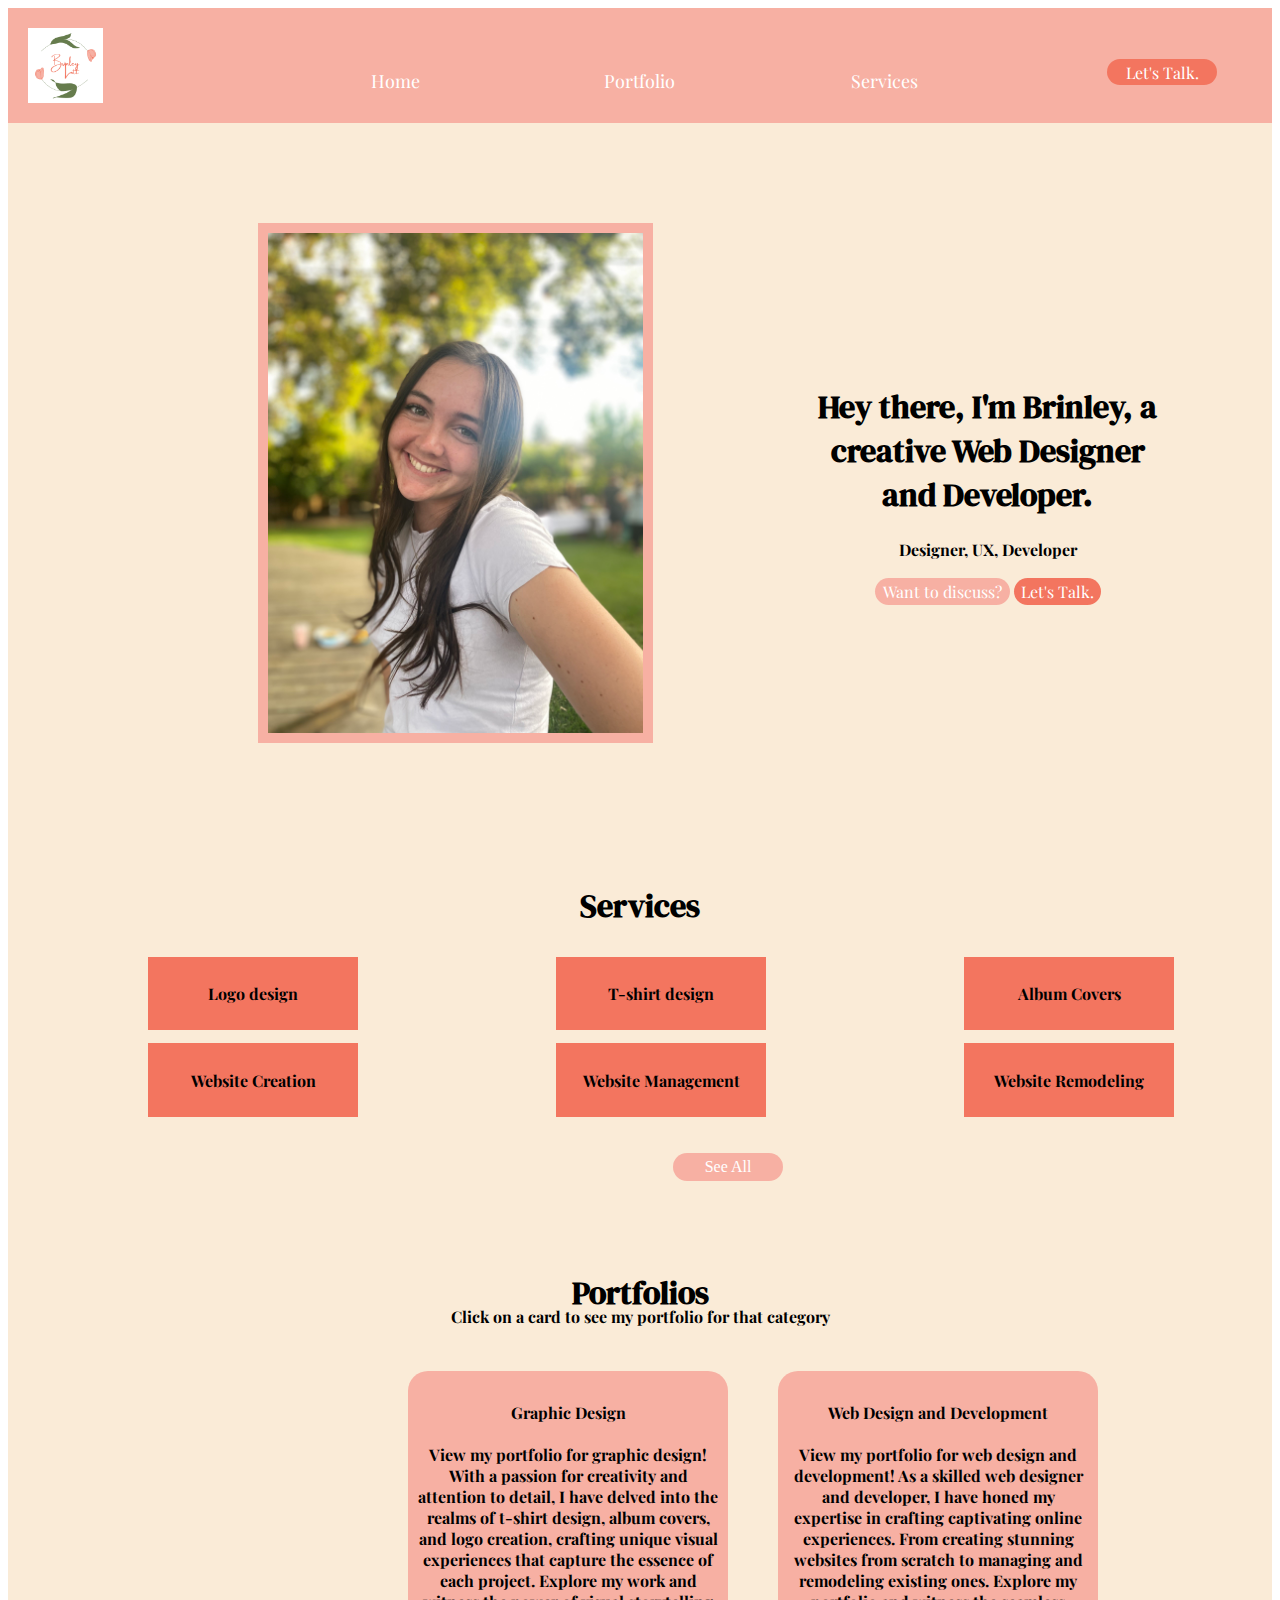
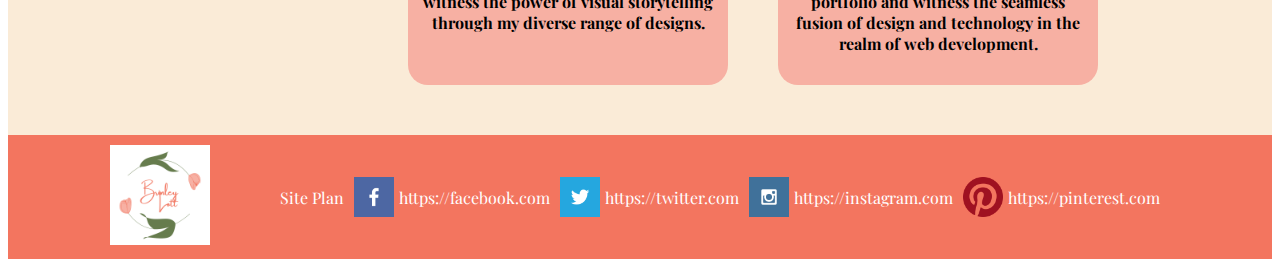
==== portfolio/index.html @ 5d6cc986 "fixing issued" ====
<!DOCTYPE html>
<html lang="en">
<head>
    <meta charset="UTF-8">
    <meta http-equiv="X-UA-Compatible" content="IE=edge">
    <meta name="viewport" content="width=device-width, initial-scale=1.0">
    <link rel="preconnect" href="https://fonts.googleapis.com">
    <link rel="preconnect" href="https://fonts.gstatic.com" crossorigin>
    <link href="https://fonts.googleapis.com/css2?family=DM+Serif+Display&family=Playfair+Display&display=swap" rel="stylesheet">
    <link rel="stylesheet" href="styles/portfolioStyle.css">
    <title>Home Page</title>
</head>
<body>
    <header class="p-nav">
         <nav>
            <img class="logo" src="images/personal_site_logo.png" alt="logo">
            <a class="nav_link" href="https://brinleylott.github.io/wdd130/portfolio/index.html">Home</a>
            <a class="nav_link" href="https://brinleylott.github.io/wdd130/portfolio/portfolio-page.html">Portfolio</a>
            <a class="nav_link" href="https://brinleylott.github.io/wdd130/portfolio/services-page.html">Services</a>
            <a class="lets_talk" href="contactus.html">Let's Talk.</a>
         </nav>
    </header>
    <div id="introduction">
        <img class="intro-img" src="images/IMG_7886.jpg" alt="picture-of-me">
        <section class="introduction-content">
            <h1 class="title">Hey there, I'm Brinley, a creative Web Designer and Developer.</h1>
            <h4 class="small-words">Designer, UX, Developer</h4>
            <a class="discuss" href="#">Want to discuss?</a>
            <a class="lets_talk2" href="contactus.html">Let's Talk.</a>
        </section>
    </div>

    <div id="services-home">
        <h1>Services</h1>
        <div class="service">
            <h4>Logo design</h4>
        </div>
        <div class="service">
            <h4>T-shirt design</h4>
        </div>
        <div class="service">
            <h4>Album Covers</h4>
        </div>
        <div class="service">
            <h4>Website Creation</h4>
        </div>
        <div class="service">
            <h4>Website Management</h4>
        </div>
        <div class="service">
            <h4>Website Remodeling</h4>
        </div>
        <a class="see-all" href="#">See All</a>
    </div>

    <div id="portfolios-home">
        <h1 class="p-title">Portfolios</h1>
        <h4 class="p-caption">Click on a card to see my portfolio for that category</h4>
        <div class="portfolio-card-gd">
            <h4 class="card-title">Graphic Design</h4>
            <h4 class="card-msg">View my portfolio for graphic design! With a passion for creativity and attention to detail, I have delved into the realms of t-shirt design, album covers, and logo creation, crafting unique visual experiences that capture the essence of each project. Explore my work and witness the power of visual storytelling through my diverse range of designs.</h4>
        </div>
        <div class="portfolio-card-wdd">
            <h4 class="card-title">Web Design and Development</h4>
            <h4 class="card-msg">View my portfolio for web design and development! As a skilled web designer and developer, I have honed my expertise in crafting captivating online experiences. From creating stunning websites from scratch to managing and remodeling existing ones. Explore my portfolio and witness the seamless fusion of design and technology in the realm of web development.</h4>
        </div>
    </div>
    <footer>
        <a id="logo_link" href="index.html">
            <img class="logo-footer" src="images/personal_site_logo.png" alt="logo">
         </a>
         <div class="social">
            <a class="social" href="https://brinleylott.github.io/wdd130/portfolio/site-plan.html#">Site Plan</a>
            <a class="facebook" href=https://facebook.com target="_blank">
                <img id="face-logo" class="social-icon" src="images/facebook.png" alt="fb icon">
                <p class="face-text">https://facebook.com </p>
            </a>
            <a class="facebook" href="https://twitter.com" target="_blank">
                <img class="social-icon" src="images/twitter.png" alt="twitter icon">
                <p class="twit-text">https://twitter.com</p>
            </a>
            <a class="instagram" href="https://instagram.com" target="_blank">
                <img class="social-icon" src="images/instagram.png" alt="instagram icon">
                <p class="insta-text">https://instagram.com</p> 
            </a>
            <a class="instagram" href="https://pinterest.com" target="_blank">
                <img class="social-icon" src="images/pinterest.png" alt="pinterest icon">
                <p class="pin-text">https://pinterest.com</p>
            </a>
        </div>
    </footer>
</body>
</html>
---- portfolio/styles/portfolioStyle.css ----
h1 {
  font-family: 'DM Serif Display', serif;
}
h4 {
  font-family: 'Playfair Display', serif;
}
p {
  font-family: 'Playfair Display', serif;
}

nav {
    display: grid;
    background-color: #F7B0A3;
    padding: 20px;
    top: 0;
    max-width: 100%;
    grid-template-columns: 20% 20% 20% 20% 20%;
    grid-template-rows: 100%;
    align-content: center;
    font-family: 'Playfair Display', serif;
}
.logo {
    max-width: 100%;
    height: 75px;
}
.nav_link {
    text-align: center;
    align-content: center;
    margin-top: 30px;
    color: white;
    text-decoration: none;
    font-size: 18px;
}
.lets_talk {
  padding: 3px 5px 3px 5px;
  background-color: #F3755F;
  color: white;
  text-decoration: none;
  border-radius: 20px;
  text-align: center;
  max-height: 20px;
  max-width: 100px;
  margin-top: 31px;
  margin-left: 100px;
  font-family: 'Playfair Display', serif;
}
.lets_talk2 {
  padding: 3px 7px 3px 7px;
  background-color: #F3755F;
  color: white;
  text-decoration: none;
  border-radius: 20px;
  text-align: center;
  font-family: 'Playfair Display', serif;
}
#introduction {
    display: flex;
    justify-content: space-between; /* Align items horizontally with space between */
    align-items: center; /* Center items vertically */
    background-color: antiquewhite;
    padding: 100px;
    max-width: 100%;
  }

  .introduction-content {
    flex: 1;
    text-align: center;
  }
.discuss {
    border-radius: 20px;
    background-color: #F7B0A3;
    border-color: #F7B0A3;
    color: white;
    text-decoration: none;
    padding: 3px 8px 3px 8px;
    font-family: 'Playfair Display', serif;
}
  
  .intro-img {
    max-width: auto;
    max-height: 500px;
    margin-right: 150px;
    margin-left: 150px;
    padding: 10px 10px 10px 10px;
    background-color: #F7B0A3;
  }
  
  #services-home {
    text-align: center; /* Center the text within the container */
    display: grid;
    grid-template-columns: 1fr 1fr 1fr;
    grid-template-rows: 1fr 1fr 1fr 1fr;
    align-items: center;
    align-content: center;
    background-color: antiquewhite;
    padding: 20px;
  }
  .service {
    padding: 5px 5px 5px 5px;
    width: 200px;
    background-color: #F3755F;
    align-items: center;
    align-content: center;
    margin-left: 120px;
    row-gap: 10px;
    }
h1 {
    grid-column: 1/4;
    grid-row: 1/2;
}
.see-all {
    grid-column: 1/4;
    grid-row: 4/5;
    padding: 5px 5px 5px 5px;
    width: 100px;
    margin-left: 645px;
    border-radius: 20px;
    background-color: #F7B0A3;
    border-color: #F7B0A3;
    color: white;
    text-decoration: none;
}
  
#portfolios-home {
    display: grid;
    grid-template-columns: 1fr 1fr;
    grid-template-rows: 30px 30px 1fr;
    text-align: center; /* Center the text within the container */
    background-color: antiquewhite;
    padding: 50px;
  }

.p-title {
    grid-column: 1/3;
    grid-row: 1/2;
    margin-top: -10px;
}
.p-caption {
    grid-column: 1/3;
    grid-row: 2/3;
    margin-top: -5px;
}
.portfolio-card-gd {
    width: 300px;
    padding: 10px 10px 10px 10px;
    background-color: #F7B0A3;
    border-radius: 20px;
    grid-column: 1/2;
    grid-row: 3/4;
    margin-top: 30px;
    margin-left: 350px
}
.portfolio-card-wdd {
    width: 300px;
    padding: 10px 10px 10px 10px;
    background-color: #F7B0A3;
    border-radius: 20px;
    grid-column: 2/3;
    grid-row:3/4;
    margin-top: 30px;
    margin-left: 50px;
}
footer {
    display: grid;
    grid-template-columns: auto auto auto; /* Set three columns */
    grid-template-rows: auto; /* Only one row is needed */
    width: 100%;
    background-color: #F3755F;
    justify-content: center; /* Center the content horizontally */
    align-items: center; /* Center the content vertically */
    padding-top: 10px;
    padding-bottom: 10px;
  }
  
  .logo-footer {
    width: 150px;
    height: auto;
    grid-column: 1; /* Display in the first column */
    grid-row: 1; /* Display in the first row */
  }
  
  .social {
    display: flex;
    justify-content: center; /* Center the icons and links horizontally */
    align-items: center; /* Center the icons and links vertically */
    grid-column: 2 / span 2; /* Span the second and third columns */
    grid-row: 1; /* Display in the first row */
  }
  
  .social a {
    display: flex;
    align-items: center;
    color: white;
    text-decoration: none;
    margin-right: 10px; /* Add some right margin for spacing between icons and links */
    font-family: 'Playfair Display', serif;
  }
  
  .social p {
    margin: 0;
    padding-left: 5px;
    font-family: 'Playfair Display', serif;
  }
  
.logo-footer {
    width: 100px;
    height: auto;
    grid-column: 1/2;
    margin-right: 70px;
}
.social-icon {
    width: 40px;
    height: auto;
}
@media (max-width: 768px) {
  /* CSS styles for screens with a maximum width of 768px (typical tablet size) */
  /* Adjust layout, font sizes, and other styles as needed */
}

@media (max-width: 480px) {
  /* CSS styles for screens with a maximum width of 480px (typical mobile phone size) */
  /* Further adjust layout, font sizes, and other styles as needed */
}

/* PORTFOLIO PAGE */

.gd-services {
  display: grid;
  grid-template-columns: 1fr 1fr;
  grid-template-rows: 250px 250px 250px;
  grid-gap: 20px;
  align-content: center;
  align-items: center;
  background-color: antiquewhite;
}
.medium-img {
  width: auto;
  height: 200px;
  margin-top: 50px;
  padding: 10px 10px 10px 10px;
  background-color: #F7B0A3;
  margin-left: 400px;
  
}
#album-img {
  grid-column: 1/2;
  grid-row: 1/2;
}
#fairy-img {
  grid-column: 1/2;
  grid-row: 2/3;
}
#poster-img {
  grid-column: 1/2;
  grid-row: 3/4;
  padding-left: 43px;
  padding-right: 43px;
}
.gd-porfolio-p {
  color: black;
  grid-column: 2/3;
  grid-row: span 1; /* Updated */
  width: 400px;
}

.wdd-services {
  display: grid;
  grid-template-columns: 1fr 1fr;
  grid-template-rows: 300px 300px;
  align-content: center;
  align-items: center;
  background-color: antiquewhite;
}
.p-title {
  text-align: center;
  grid-column: 1/4;
  grid-row: 1/2
}
.p-subtitle {
  text-align: center;
  grid-column: 1/4;
  grid-row: 1/2;
  margin-top: 100px;
  
}
.websites-1 {
  grid-column: 1/2;
  grid-row: 2/3;
  background-color: #F7B0A3;
  border-color:#F7B0A3;
  margin-left: 440px;
  margin-bottom: 100px;
  color: white;
  text-align: center;
  text-decoration: none;
  padding: 100px 10px 100px 10px;
  border-radius: 15px;
  font-family: 'Playfair Display', serif;
}
.websites-2 {
  grid-column: 2/3;
  grid-row: 2/3;
  background-color: #F7B0A3;
  border-color:#F7B0A3;
  margin-left: 40px;
  color: white;
  text-align: center;
  text-decoration: none;
  padding: 100px 5px 100px 5px;
  border-radius: 15px;
  margin-right: 410px;
  margin-bottom: 100px;
  font-family: 'Playfair Display', serif;
}
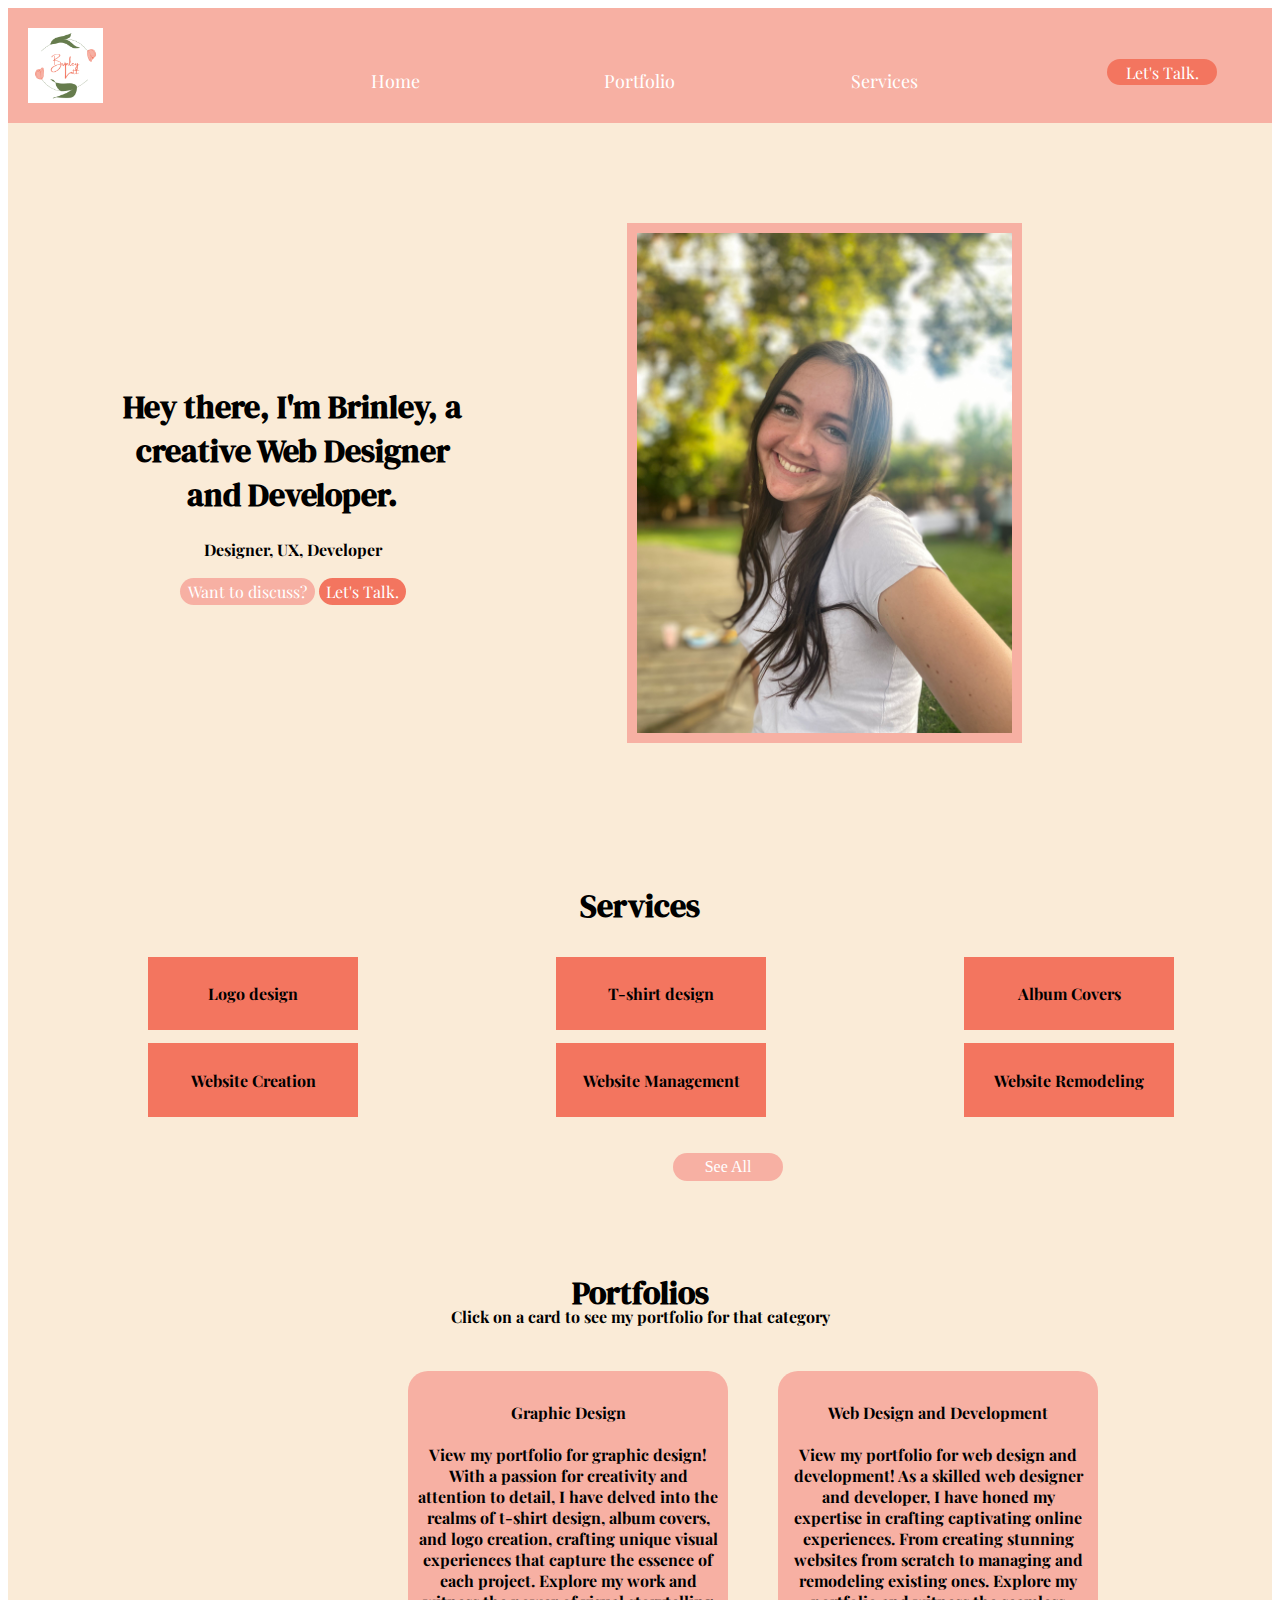
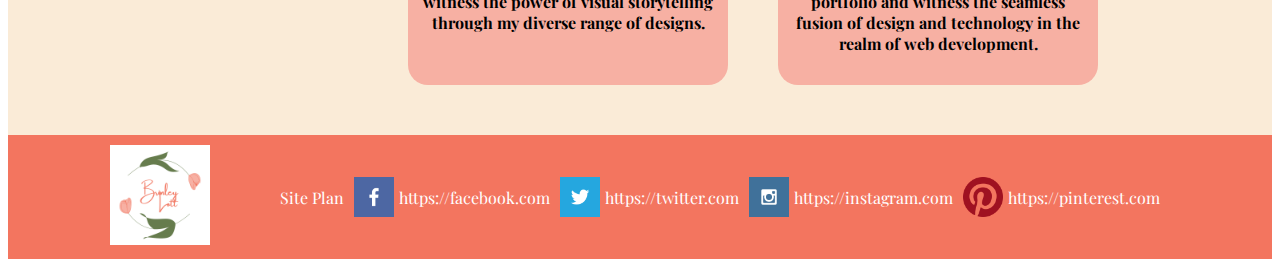
==== commit 79452a5f: "fixing for validation" ====
--- a/portfolio/index.html
+++ b/portfolio/index.html
@@ -21,13 +21,13 @@
          </nav>
     </header>
     <div id="introduction">
-        <img class="intro-img" src="images/IMG_7886.jpg" alt="picture-of-me">
         <section class="introduction-content">
             <h1 class="title">Hey there, I'm Brinley, a creative Web Designer and Developer.</h1>
             <h4 class="small-words">Designer, UX, Developer</h4>
             <a class="discuss" href="#">Want to discuss?</a>
             <a class="lets_talk2" href="contactus.html">Let's Talk.</a>
         </section>
+        <img class="intro-img" src="images/IMG_7886.jpg" alt="picture-of-me">
     </div>
 
     <div id="services-home">
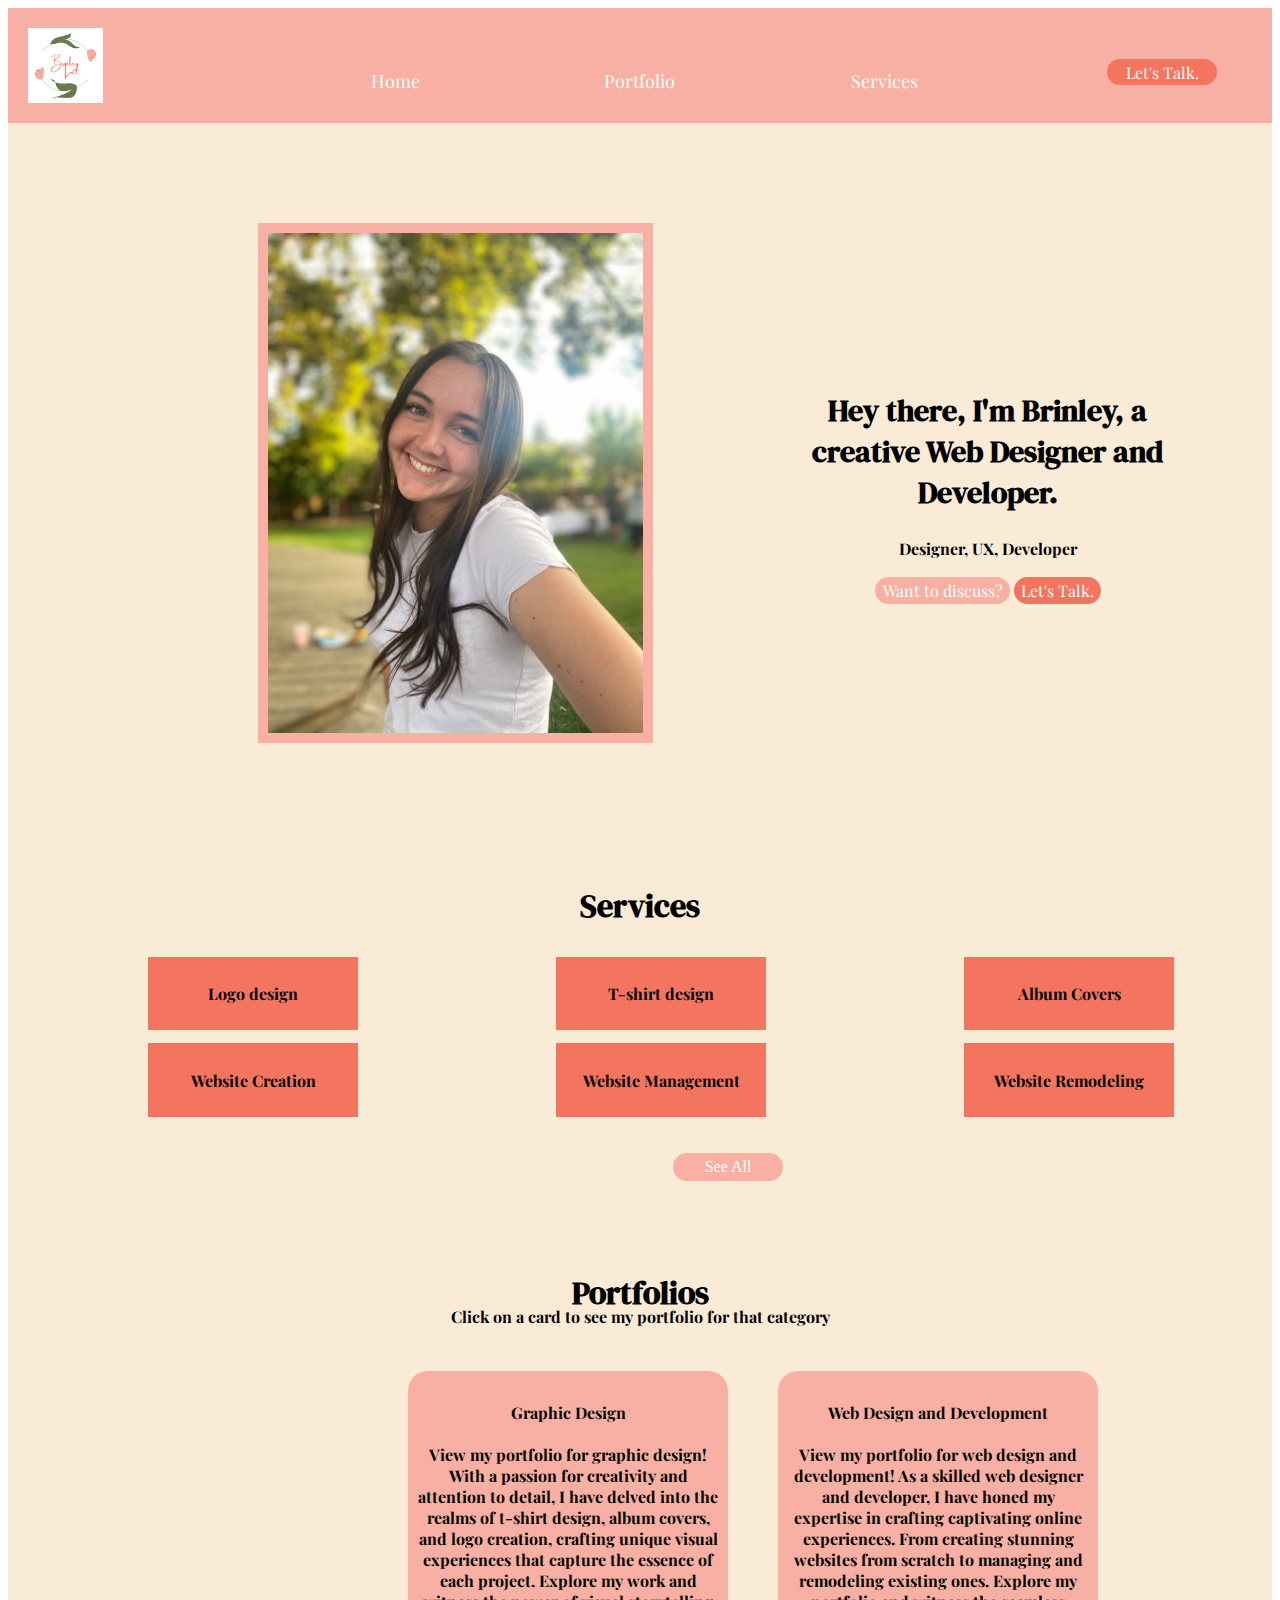
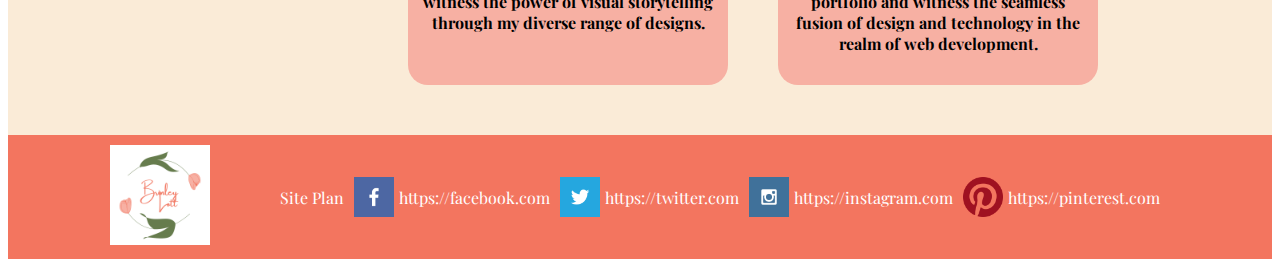
==== commit 4b59f6d3: "continuing to fix" ====
--- a/portfolio/index.html
+++ b/portfolio/index.html
@@ -21,13 +21,13 @@
          </nav>
     </header>
     <div id="introduction">
+        <img class="intro-img" src="images/IMG_7886.jpg" alt="picture-of-me">
         <section class="introduction-content">
-            <h1 class="title">Hey there, I'm Brinley, a creative Web Designer and Developer.</h1>
+            <h2 class="title">Hey there, I'm Brinley, a creative Web Designer and Developer.</h1>
             <h4 class="small-words">Designer, UX, Developer</h4>
             <a class="discuss" href="#">Want to discuss?</a>
             <a class="lets_talk2" href="contactus.html">Let's Talk.</a>
         </section>
-        <img class="intro-img" src="images/IMG_7886.jpg" alt="picture-of-me">
     </div>
 
     <div id="services-home">
--- a/portfolio/styles/portfolioStyle.css
+++ b/portfolio/styles/portfolioStyle.css
@@ -65,6 +65,10 @@
   .introduction-content {
     flex: 1;
     text-align: center;
+  }
+  .title {
+    font-size: 30px;
+    font-family: 'DM Serif Display', serif;
   }
 .discuss {
     border-radius: 20px;
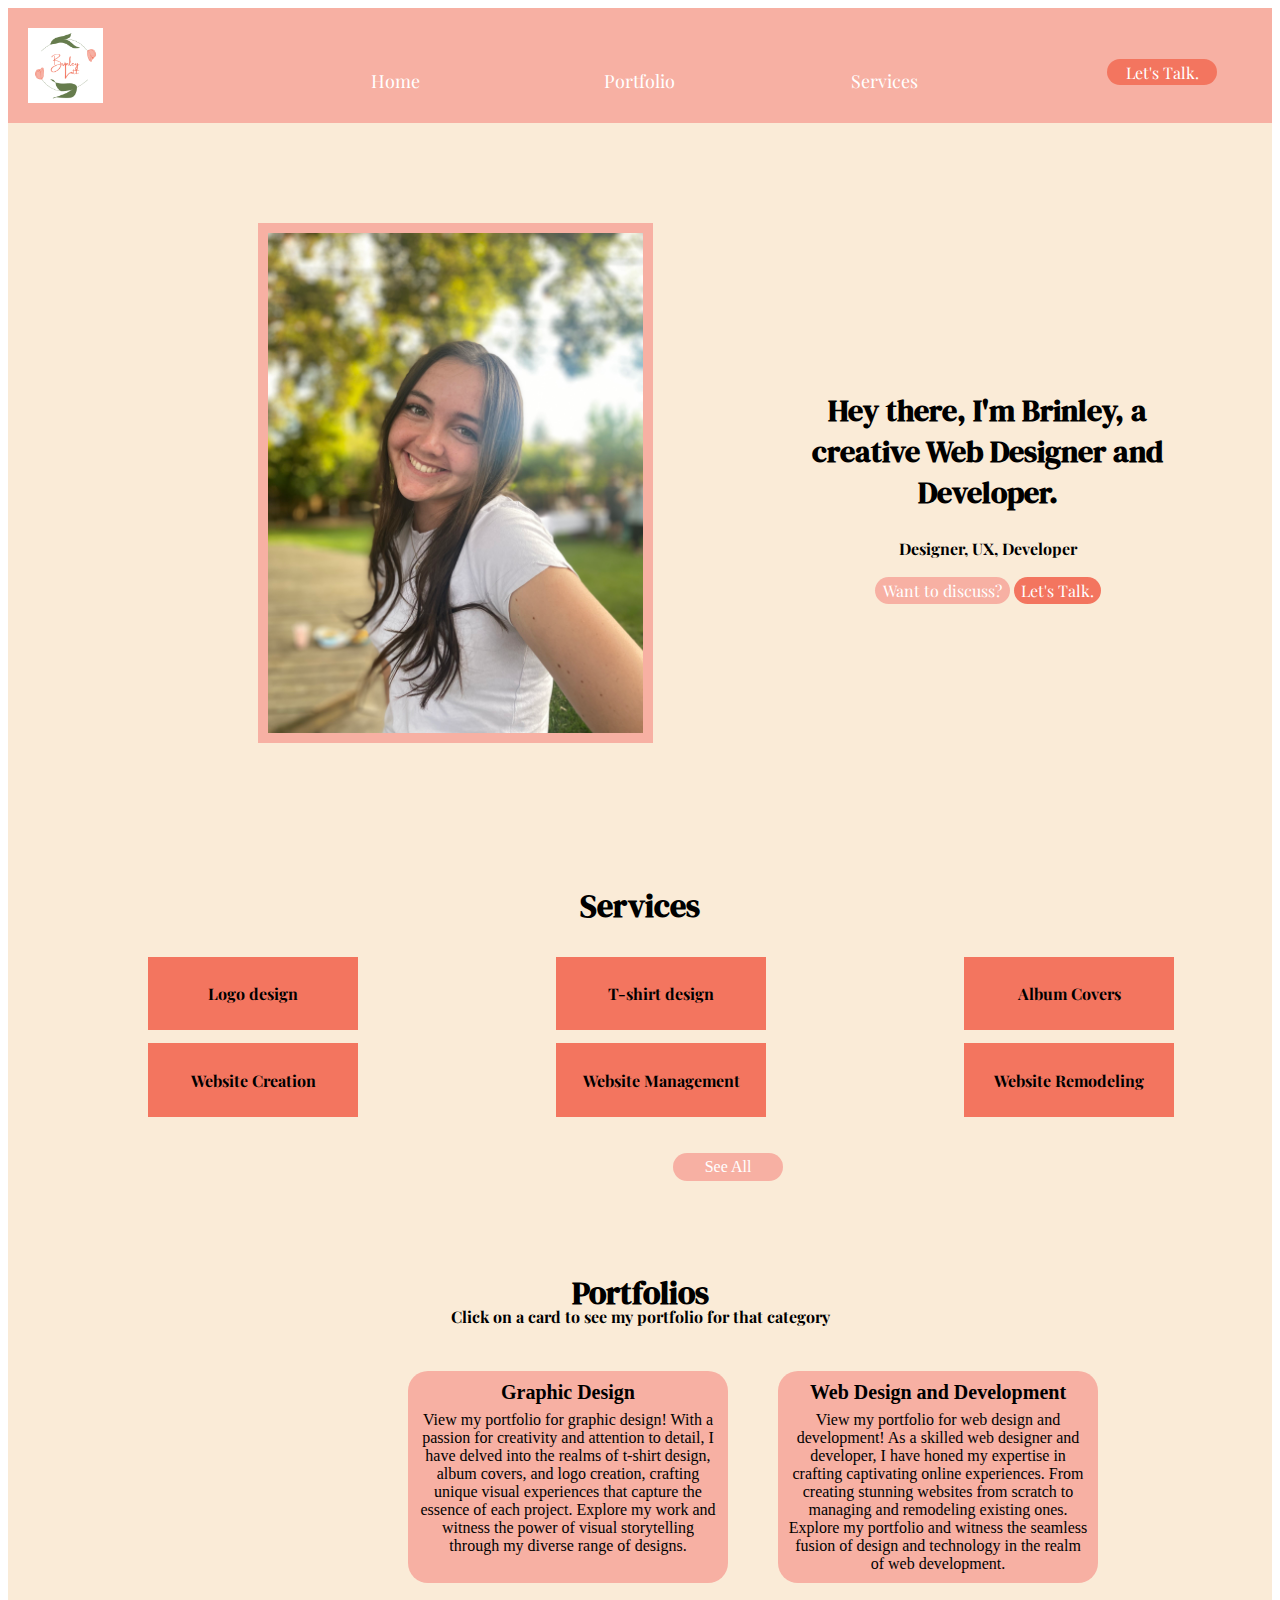
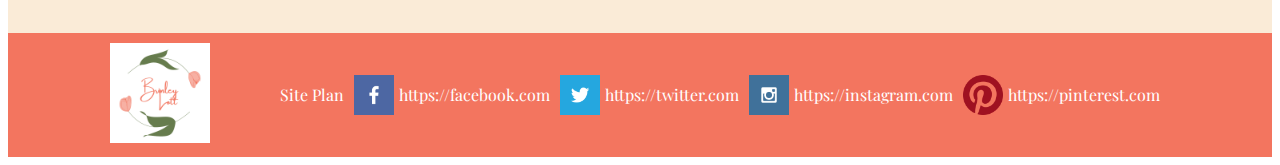
==== commit efc73336: "finishing touches." ====
--- a/portfolio/index.html
+++ b/portfolio/index.html
@@ -17,16 +17,16 @@
             <a class="nav_link" href="https://brinleylott.github.io/wdd130/portfolio/index.html">Home</a>
             <a class="nav_link" href="https://brinleylott.github.io/wdd130/portfolio/portfolio-page.html">Portfolio</a>
             <a class="nav_link" href="https://brinleylott.github.io/wdd130/portfolio/services-page.html">Services</a>
-            <a class="lets_talk" href="contactus.html">Let's Talk.</a>
+            <a class="lets_talk" href="https://brinleylott.github.io/wdd130/portfolio/lets-talk.html">Let's Talk.</a>
          </nav>
     </header>
     <div id="introduction">
         <img class="intro-img" src="images/IMG_7886.jpg" alt="picture-of-me">
         <section class="introduction-content">
-            <h2 class="title">Hey there, I'm Brinley, a creative Web Designer and Developer.</h1>
+            <h2 class="title">Hey there, I'm Brinley, a creative Web Designer and Developer.</h2>
             <h4 class="small-words">Designer, UX, Developer</h4>
-            <a class="discuss" href="#">Want to discuss?</a>
-            <a class="lets_talk2" href="contactus.html">Let's Talk.</a>
+            <a class="discuss" href="https://brinleylott.github.io/wdd130/portfolio/lets-talk.html">Want to discuss?</a>
+            <a class="lets_talk2" href="https://brinleylott.github.io/wdd130/portfolio/lets-talk.html">Let's Talk.</a>
         </section>
     </div>
 
@@ -57,12 +57,12 @@
         <h1 class="p-title">Portfolios</h1>
         <h4 class="p-caption">Click on a card to see my portfolio for that category</h4>
         <div class="portfolio-card-gd">
-            <h4 class="card-title">Graphic Design</h4>
-            <h4 class="card-msg">View my portfolio for graphic design! With a passion for creativity and attention to detail, I have delved into the realms of t-shirt design, album covers, and logo creation, crafting unique visual experiences that capture the essence of each project. Explore my work and witness the power of visual storytelling through my diverse range of designs.</h4>
+            <a class="card-title" href="https://brinleylott.github.io/wdd130/portfolio/portfolio-page.html">Graphic Design</a>
+            <a class="card-msg" href="https://brinleylott.github.io/wdd130/portfolio/portfolio-page.html">View my portfolio for graphic design! With a passion for creativity and attention to detail, I have delved into the realms of t-shirt design, album covers, and logo creation, crafting unique visual experiences that capture the essence of each project. Explore my work and witness the power of visual storytelling through my diverse range of designs.</a>
         </div>
         <div class="portfolio-card-wdd">
-            <h4 class="card-title">Web Design and Development</h4>
-            <h4 class="card-msg">View my portfolio for web design and development! As a skilled web designer and developer, I have honed my expertise in crafting captivating online experiences. From creating stunning websites from scratch to managing and remodeling existing ones. Explore my portfolio and witness the seamless fusion of design and technology in the realm of web development.</h4>
+            <a class="card-title" href="https://brinleylott.github.io/wdd130/portfolio/portfolio-page.html">Web Design and Development</a>
+            <a class="card-msg" href="https://brinleylott.github.io/wdd130/portfolio/portfolio-page.html">View my portfolio for web design and development! As a skilled web designer and developer, I have honed my expertise in crafting captivating online experiences. From creating stunning websites from scratch to managing and remodeling existing ones. Explore my portfolio and witness the seamless fusion of design and technology in the realm of web development.</a>
         </div>
     </div>
     <footer>
--- a/portfolio/styles/portfolioStyle.css
+++ b/portfolio/styles/portfolioStyle.css
@@ -152,7 +152,9 @@
     grid-column: 1/2;
     grid-row: 3/4;
     margin-top: 30px;
-    margin-left: 350px
+    margin-left: 350px;
+    display: grid;
+    grid-template-rows: 30px 1fr;
 }
 .portfolio-card-wdd {
     width: 300px;
@@ -163,6 +165,22 @@
     grid-row:3/4;
     margin-top: 30px;
     margin-left: 50px;
+    display: grid;
+    grid-template-rows: 30px 1fr;
+}
+.card-title {
+  text-align: center;
+  text-decoration: none;
+  font-weight: bold;
+  font-size: 20px;
+  color: black;
+  grid-row: 1/2;
+}
+.card-msg {
+  text-align: center;
+  text-decoration: none;
+  grid-row: 2/3;
+  color: black;
 }
 footer {
     display: grid;
@@ -231,11 +249,17 @@
 .gd-services {
   display: grid;
   grid-template-columns: 1fr 1fr;
-  grid-template-rows: 250px 250px 250px;
+  grid-template-rows: 50px 250px 250px 250px;
   grid-gap: 20px;
   align-content: center;
   align-items: center;
   background-color: antiquewhite;
+}
+.s-title {
+  grid-column: 1/3;
+  grid-row: 1/2;
+  text-align: center;
+  margin-bottom: -20px;
 }
 .medium-img {
   width: auto;
@@ -248,15 +272,15 @@
 }
 #album-img {
   grid-column: 1/2;
-  grid-row: 1/2;
+  grid-row: 2/3;
 }
 #fairy-img {
   grid-column: 1/2;
-  grid-row: 2/3;
+  grid-row: 3/4;
 }
 #poster-img {
   grid-column: 1/2;
-  grid-row: 3/4;
+  grid-row: 4/5;
   padding-left: 43px;
   padding-right: 43px;
 }
@@ -316,3 +340,107 @@
   margin-bottom: 100px;
   font-family: 'Playfair Display', serif;
 }
+
+/* Services Page */
+
+.wdd-services2 {
+  display: grid;
+  grid-template-columns: 1fr 1fr;
+  grid-template-rows: 100px 300px 300px 300px;
+  background-color: antiquewhite;
+}
+.wdd-title {
+  grid-column: 1/3;
+  grid-row: 1/2;
+  text-align: center;
+}
+.medium-L-img-1 {
+  width: 300px;
+  height: auto;
+  grid-column: 1/2;
+  grid-row: 2/3;
+  margin-left: 320px;
+  padding: 10px;
+  background-color: #F7B0A3;
+}
+.medium-L-img-2 {
+  width: 300px;
+  height: auto;
+  grid-column: 1/2;
+  grid-row: 3/4;
+  margin-left: 320px;
+  padding: 10px;
+  background-color: #F7B0A3;
+}
+.medium-L-img-3 {
+  width: 300px;
+  height: auto;
+  grid-column: 1/2;
+  grid-row: 4/5;
+  margin-left: 320px;
+  padding: 10px;
+  background-color: #F7B0A3;
+}
+.wdd-services-p-1 {
+  width: 400px;
+  grid-column: 2/3;
+  grid-row: 2/3;
+  font-family: 'Playfair Display', serif;
+}
+.wdd-services-p-2 {
+  width: 400px;
+  grid-column: 2/3;
+  grid-row: 3/4;
+  font-family: 'Playfair Display', serif;
+}
+.wdd-services-p-3 {
+  width: 400px;
+  grid-column: 2/3;
+  grid-row: 4/5;
+  font-family: 'Playfair Display', serif;
+}
+.gd-portfolio {
+  display: grid;
+  grid-template-columns: 350px 350px 350px;
+  grid-template-rows: 100px 1fr 1fr;
+  background-color: antiquewhite;
+}
+.gd-service-title {
+  grid-column: 1/4;
+  grid-row: 1/2;
+  text-align: center;
+  margin-left: 330px;
+}
+.gd-portfolio-p {
+  width: 300px;
+  margin-left: 230px;
+}
+.poster-img2 {
+  width: auto;
+  height: 200px;
+  margin-top: 50px;
+  padding-top: 10px;
+  padding-bottom: 10px;
+  padding-left: 43px;
+  padding-right: 43px;
+  background-color: #F7B0A3;
+  margin-left: 300px;
+}
+
+.medium-img2 {
+  width: auto;
+  height: 200px;
+  margin-top: 50px;
+  padding: 10px 10px 10px 10px;
+  background-color: #F7B0A3;
+  margin-left: 250px;
+}
+.medium-img3 {
+  width: auto;
+  height: 200px;
+  margin-top: 50px;
+  padding: 10px 46px 10px 46px;
+  background-color: #F7B0A3;
+  margin-left: 250px;
+}
+
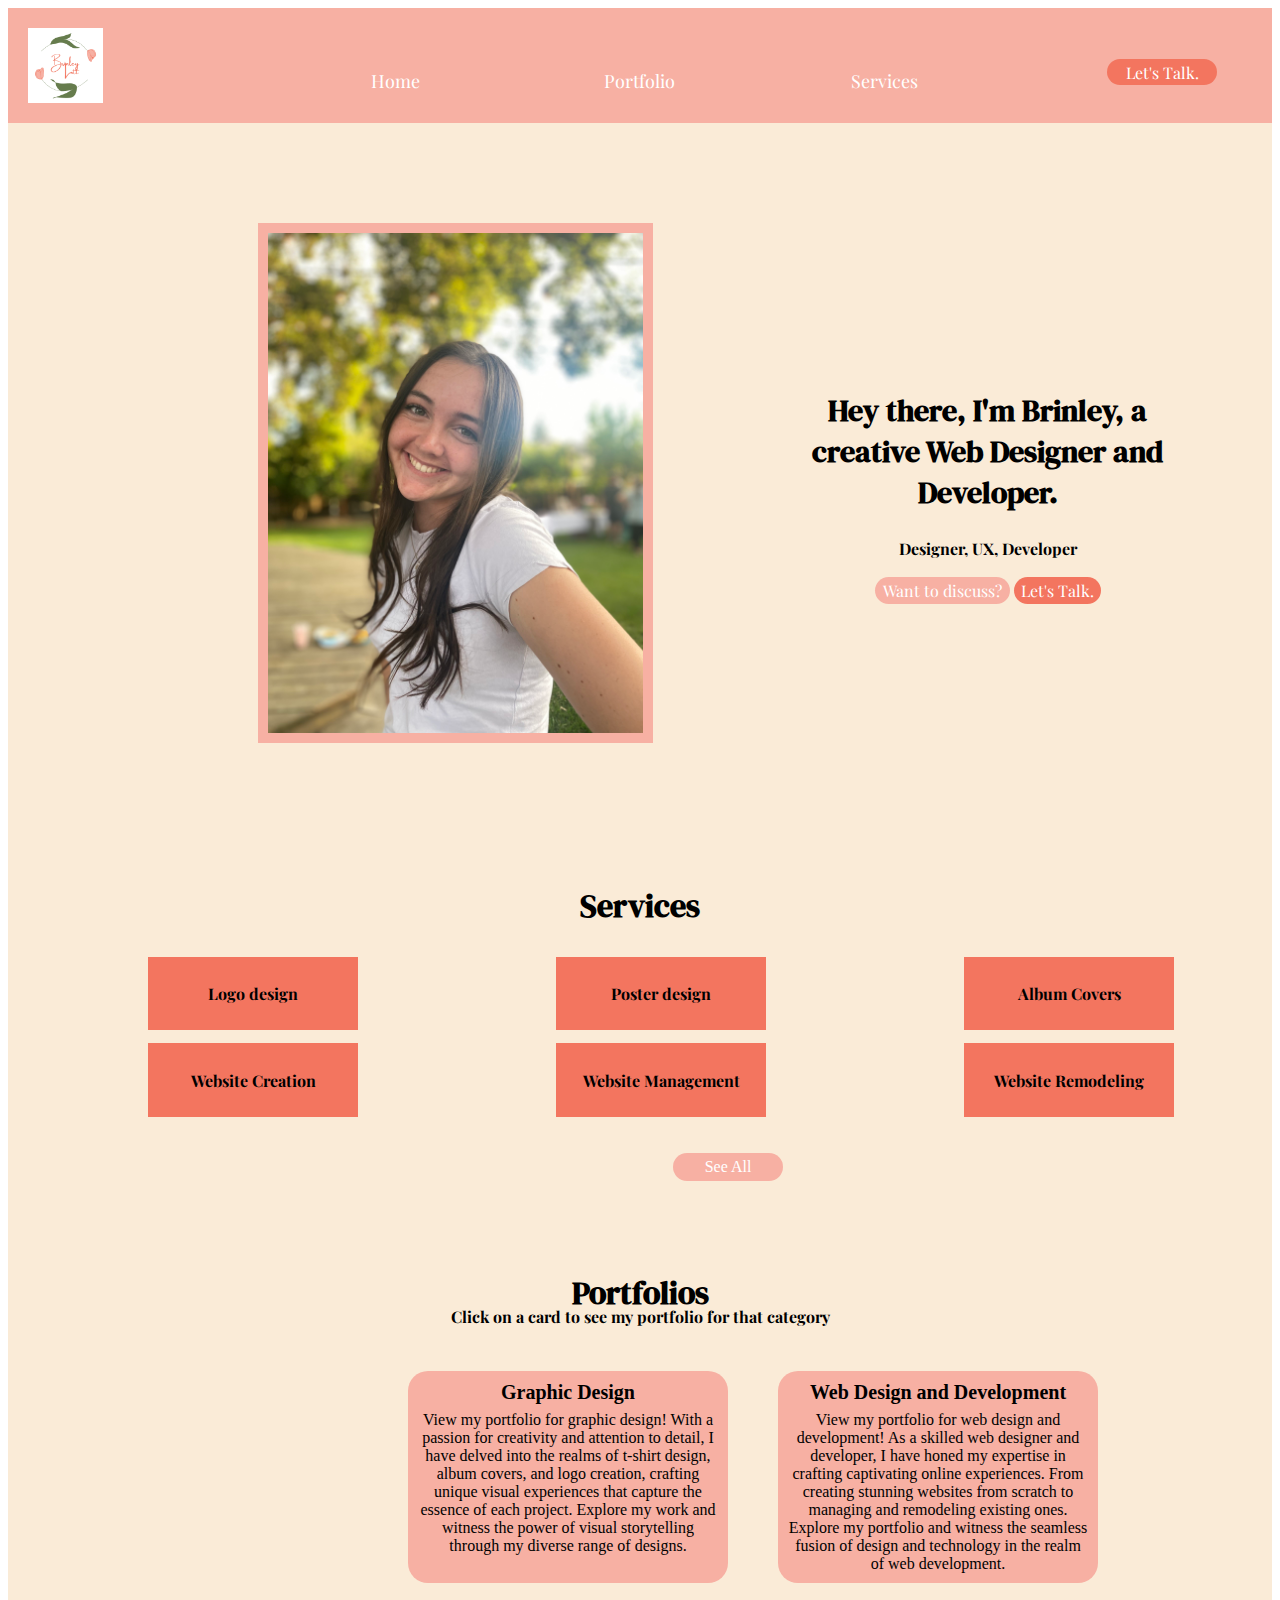
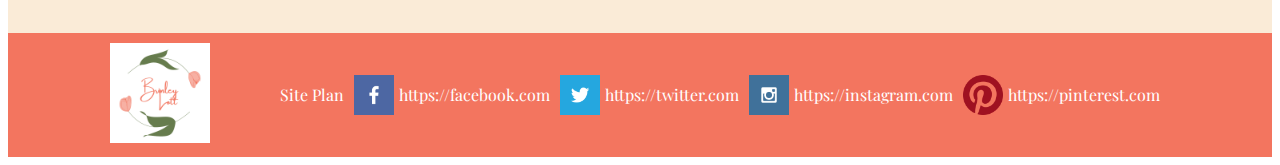
==== commit d505512d: "finishing touches x2" ====
--- a/portfolio/index.html
+++ b/portfolio/index.html
@@ -36,7 +36,7 @@
             <h4>Logo design</h4>
         </div>
         <div class="service">
-            <h4>T-shirt design</h4>
+            <h4>Poster design</h4>
         </div>
         <div class="service">
             <h4>Album Covers</h4>
--- a/portfolio/styles/portfolioStyle.css
+++ b/portfolio/styles/portfolioStyle.css
@@ -261,6 +261,12 @@
   text-align: center;
   margin-bottom: -20px;
 }
+.s-subtitle {
+  grid-column: 1/3;
+  grid-row: 1/2;
+  text-align: center;
+  margin-bottom: -85px;
+}
 .medium-img {
   width: auto;
   height: 200px;
@@ -353,6 +359,13 @@
   grid-column: 1/3;
   grid-row: 1/2;
   text-align: center;
+  margin-top: 8px;
+}
+.wdd-subtitle {
+  grid-row: 1/2;
+  grid-column: 1/3;
+  text-align: center;
+  margin-top: 50px;
 }
 .medium-L-img-1 {
   width: 300px;
